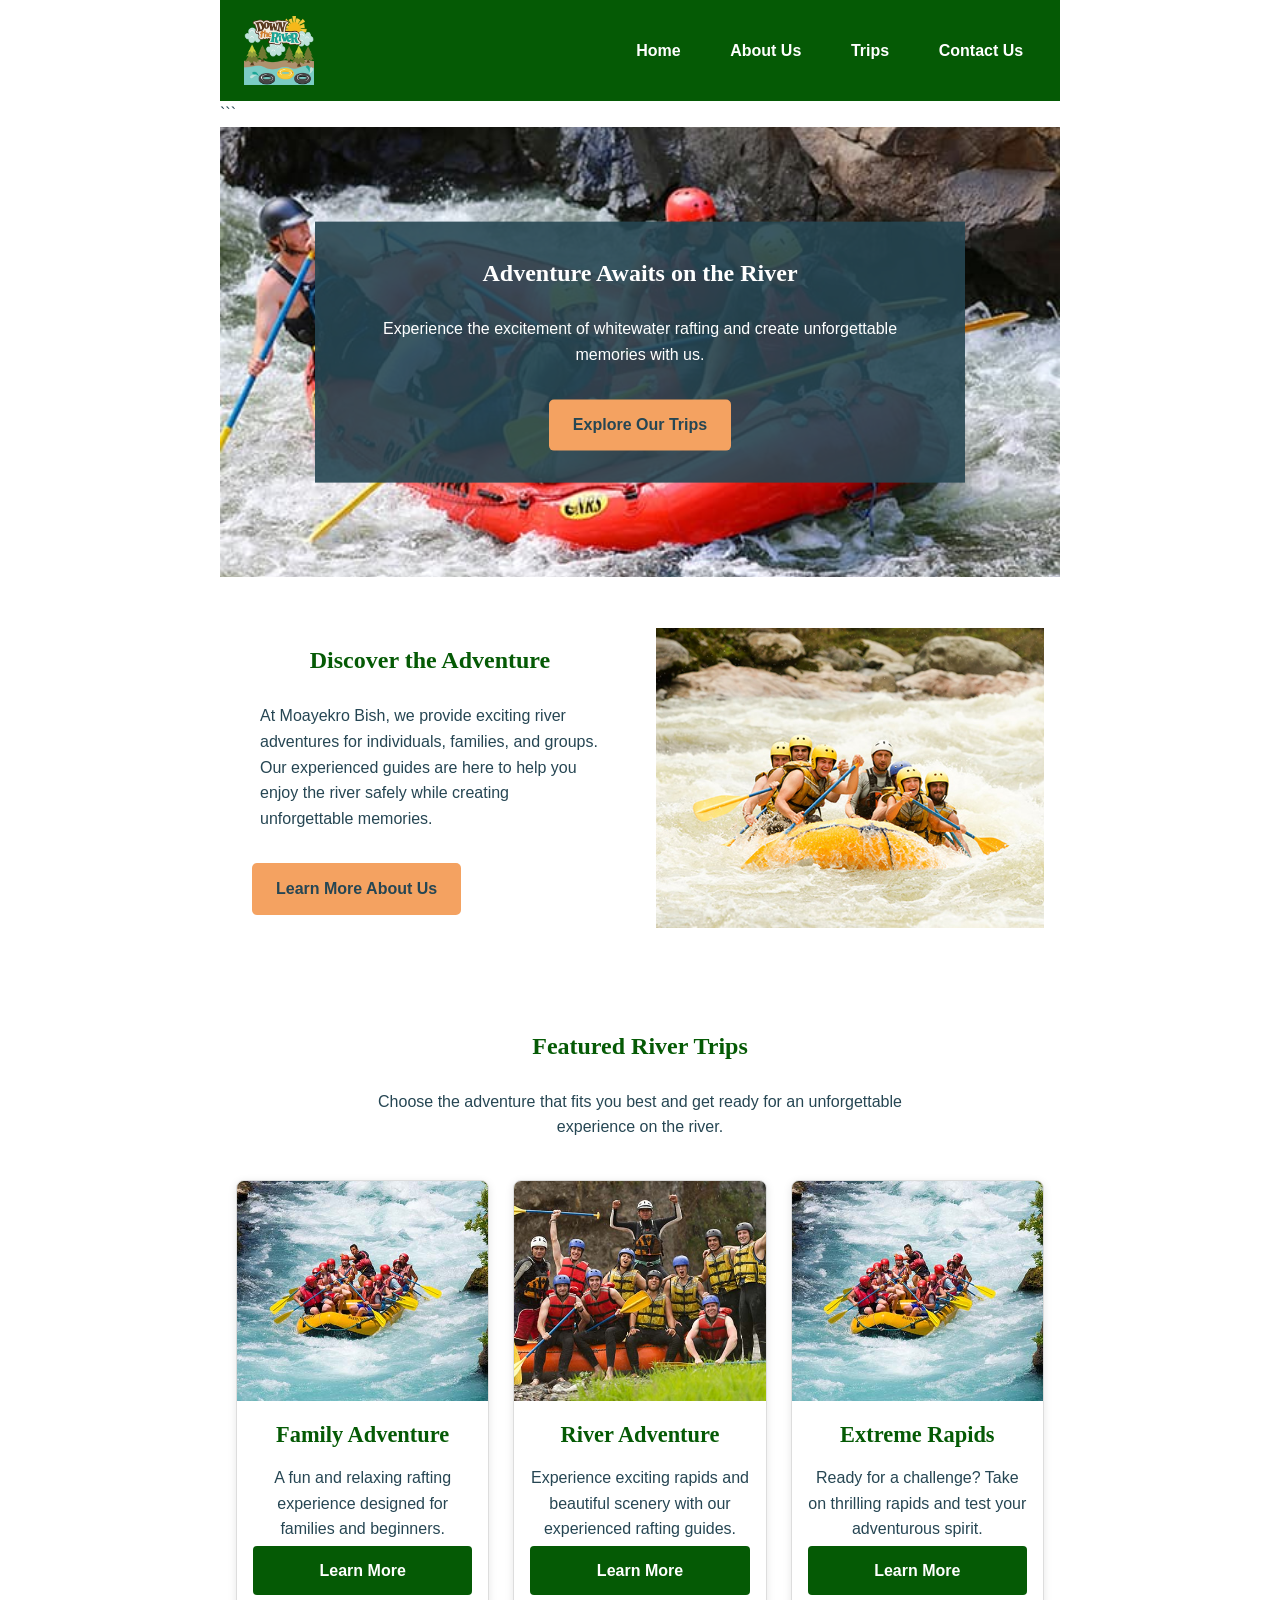
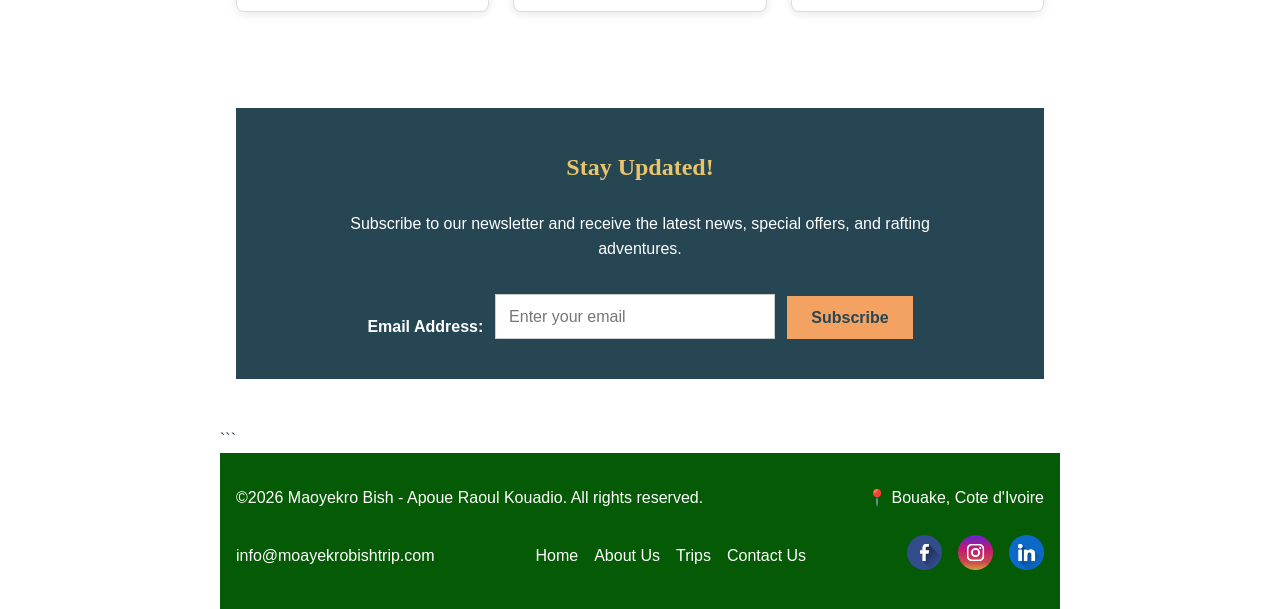
==== wwr/index.html @ 3feb4488 "week-06" ====
<!DOCTYPE html>
<html lang="en">

<head>
    <meta charset="UTF-8">
    <meta name="viewport" content="width=device-width, initial-scale=1.0">
    <title> Moayekro Bish</title>

    <meta name="description"
      content="Experience exciting and unforgettable rafting adventures with Moayekro Bish">

    <meta name="author" content="Apoue Raoul Kouadio">

    <link rel="stylesheet" href="styles/rafting.css">
</head>

<body>

    <header>
        <nav>
            <div id="logo">
                <img src="images/z-downriver.png" alt="Rafting Site Logo">
            </div>

            <ul class="navigation">
                <li><a href="index.html">Home</a></li>
                <li><a href="about.html">About Us</a></li>
                <li><a href="trips.html">Trips</a></li>
                <li><a href="contact.html">Contact Us</a></li>
            </ul>
        </nav>
    </header>

    <main>

        ```
        <!-- Hero Section -->
        <section class="hero">

            <img src="images/rafting19_600.jpg" alt="People enjoying a rafting adventure">

            <div class="hero-content">

                <h1>Adventure Awaits on the River</h1>

                <p>
                    Experience the excitement of whitewater rafting
                    and create unforgettable memories with us.
                </p>

                <a href="trips.html" class="button">
                    Explore Our Trips
                </a>

            </div>

        </section>


        <!-- About Preview -->
        <section class="about-preview">

            <div class="about-content">

                <h2>Discover the Adventure</h2>

                <p>
                    At Moayekro Bish, we provide exciting river adventures
                    for individuals, families, and groups. Our experienced
                    guides are here to help you enjoy the river safely while
                    creating unforgettable memories.
                </p>

                <a href="about.html" class="button">
                    Learn More About Us
                </a>

            </div>

            <img src="images/rafting4_600.jpg" alt="A group enjoying a rafting adventure">

        </section>


        <!-- Featured Trips -->
        <section class="featured-trips">

            <h2>Featured River Trips</h2>

            <p>
                Choose the adventure that fits you best and get ready
                for an unforgettable experience on the river.
            </p>

            <div class="trip-container">

                <article class="trip-card">

                    <img src="images/rafting53_600.jpg" alt="Family enjoying a rafting trip">

                    <h3>Family Adventure</h3>

                    <p>
                        A fun and relaxing rafting experience designed
                        for families and beginners.
                    </p>

                    <a href="trips.html" class="button">
                        Learn More
                    </a>

                </article>


                <article class="trip-card">

                    <img src="images/rafting59_600.jpg"
                      alt="People enjoying an exciting rafting trip">

                    <h3>River Adventure</h3>

                    <p>
                        Experience exciting rapids and beautiful scenery
                        with our experienced rafting guides.
                    </p>

                    <a href="trips.html" class="button">
                        Learn More
                    </a>

                </article>


                <article class="trip-card">

                    <img src="images/rafting53_600.jpg"
                      alt="Rafters navigating challenging river rapids">

                    <h3>Extreme Rapids</h3>

                    <p>
                        Ready for a challenge? Take on thrilling rapids
                        and test your adventurous spirit.
                    </p>

                    <a href="trips.html" class="button">
                        Learn More
                    </a>

                </article>

            </div>

        </section>


        <!-- Newsletter -->
        <section class="newsletter">

            <h2>Stay Updated!</h2>

            <p>
                Subscribe to our newsletter and receive the latest news,
                special offers, and rafting adventures.
            </p>

            <form>

                <label for="email">
                    Email Address:
                </label>

                <input type="email" id="email" name="email" placeholder="Enter your email" required>

                <button type="submit">
                    Subscribe
                </button>

            </form>

        </section>
        ```

    </main>


    <footer>

        <p>&copy;2026 Maoyekro Bish - Apoue Raoul Kouadio. All rights reserved.</p>
        <p>📍 Bouake, Cote d'Ivoire</p>
        <p>info@moayekrobishtrip.com</p>

        <nav>
            <a href="index.html">Home</a>
            <a href="about.html">About Us</a>
            <a href="trips.html">Trips</a>
            <a href="contact.html">Contact Us</a>
        </nav>

        <nav class="socialmedia">
            <a href="https://facebook.com" target="_blank">
                <img src="images/facebook_4494479.png" alt="Facebook">
            </a>

            <a href="https://instagram.com" target="_blank">
                <img src="images/instagram_4494488.png" alt="Instagram">
            </a>

            <a href="https://linkedin.com" target="_blank">
                <img src="images/linkedin_4494498.png" alt="LinkedIn">
            </a>
        </nav>

    </footer>

</body>

</html>
---- wwr/styles/rafting.css ----
/* =========================================================
   ROOT VARIABLES
========================================================= */

:root {
    --primary-color: #055a05;
    --secondary-color: #f4a261;
    --accent1-color: #264653;
    --accent2-color: #e9c46a;

    --heading-font: "Times New Roman", Georgia, serif;
    --body-font: Arial, Helvetica, sans-serif;
}

/* =========================================================
   UNIVERSAL RESET
========================================================= */

* {
    margin: 0;
    padding: 0;
    box-sizing: border-box;
}

/* =========================================================
   GENERAL
========================================================= */

body {
    font-family: var(--body-font);
    color: var(--accent1-color);
    line-height: 1.6;
}

header,
main,
footer {
    max-width: 840px;
    margin: 0 auto;
}

h1,
h2,
h3 {
    font-family: var(--heading-font);
    color: var(--primary-color);
}

p {
    padding: 8px;
}

img {
    max-width: 100%;
}

/* =========================================================
   HEADER & NAVIGATION
========================================================= */

header {
    background-color: var(--primary-color);
    color: white;
}

header nav {
    min-height: 90px;

    display: flex;
    justify-content: space-between;
    align-items: center;

    padding: 1rem 1.5rem;
}

#logo img {
    display: block;
    width: 70px;
    height: auto;
}

.navigation {
    list-style: none;

    display: flex;
    align-items: center;

    gap: 1.5rem;
}

.navigation a {
    display: block;

    color: white;
    text-decoration: none;

    font-weight: bold;

    padding: 0.6rem 0.8rem;

    border-radius: 4px;

    transition: 0.3s ease;
}

.navigation a:hover {
    background-color: var(--accent2-color);
    color: var(--accent1-color);
}

/* =========================================================
   HOME PAGE - HERO
========================================================= */

.hero {
    position: relative;
    overflow: hidden;
}

.hero > img {
    display: block;

    width: 100%;
    height: 450px;

    object-fit: cover;
}

.hero h1 {
    position: absolute;

    top: 20px;
    left: 0;

    width: 100%;

    padding: 1rem;

    text-align: center;

    background-color: rgba(38, 70, 83, 0.85);

    color: white;

    opacity: 1;
}

/* =========================================================
   ABOUT PAGE - HERO ARTICLE
========================================================= */

.hero article {
    position: absolute;

    left: 50%;
    bottom: 30px;

    transform: translateX(-50%);

    width: 85%;
    max-width: 700px;

    padding: 1.5rem;

    background-color: rgba(244, 162, 97, 0.95);

    color: var(--accent1-color);
}

.hero article img {
    float: right;

    width: 125px;

    margin-left: 1rem;
}

/* =========================================================
   HOME - HERO CONTENT
========================================================= */

.hero-content {
    position: absolute;

    top: 50%;
    left: 50%;

    transform: translate(-50%, -50%);

    width: 80%;
    max-width: 650px;

    padding: 2rem;

    text-align: center;

    background-color: rgba(38, 70, 83, 0.9);

    color: white;
}

.hero-content h1 {
    position: static;

    width: auto;

    padding: 0;
    margin-bottom: 1rem;

    background-color: transparent;

    color: white;
}

.hero-content p {
    margin-bottom: 1.5rem;
}

.button {
    display: inline-block;

    padding: 0.8rem 1.5rem;

    background-color: var(--secondary-color);

    color: var(--accent1-color);

    font-weight: bold;
    text-decoration: none;

    border-radius: 5px;

    transition: 0.3s ease;
}

.button:hover {
    background-color: var(--accent2-color);
}

/* =========================================================
   HOME - ABOUT PREVIEW
========================================================= */

.about-preview {
    display: grid;

    grid-template-columns: 1fr 1fr;

    align-items: center;

    gap: 2rem;

    padding: 3rem 1rem;
}

.about-content {
    padding: 1rem;
}

.about-content h2 {
    margin-bottom: 1rem;

    text-align: center;
}

.about-content p {
    margin-bottom: 1.5rem;
}

.about-preview > img {
    width: 100%;
    height: 300px;

    object-fit: cover;
}

/* =========================================================
   HOME - FEATURED TRIPS
========================================================= */

.featured-trips {
    padding: 3rem 1rem;

    text-align: center;
}

.featured-trips h2 {
    margin-bottom: 1rem;
}

.featured-trips > p {
    max-width: 600px;

    margin: 0 auto 2rem;
}

/* =========================================================
TRIP CARDS
HOME + TRIPS
========================================================= */

/* Grid layout for Home and Trips */

.trip-container,
.trips-grid {
    display: grid;
    grid-template-columns: repeat(3, 1fr);
    gap: 1.5rem;
}

/* Common card style */

.trip-container .trip-card,
.trips-grid .trip-card {
    display: flex;
    flex-direction: column;

    height: 100%;

    background-color: #ffffff;

    border: 1px solid #ddd;
    border-radius: 8px;

    overflow: hidden;

    box-shadow: 0 2px 8px rgba(0, 0, 0, 0.10);

    transition: transform 0.3s ease,
        box-shadow 0.3s ease;

}

/* Card hover */

.trip-container .trip-card:hover,
.trips-grid .trip-card:hover {
    transform: translateY(-5px);

    box-shadow: 0 6px 16px rgba(0, 0, 0, 0.18);

}

/* Card images */

.trip-container .trip-card img,
.trips-grid .trip-card img {
    display: block;

    width: 100%;
    height: 220px;

    object-fit: cover;

}

/* Card titles */

.trip-container .trip-card h3,
.trips-grid .trip-card h3 {
    margin: 1rem 1rem 0.5rem;

    color: var(--primary-color);

    font-family: var(--heading-font);

    font-size: 1.4rem;

}

/* Card paragraphs */

.trip-container .trip-card p,
.trips-grid .trip-card p {
    margin: 0.25rem 1rem;

    padding: 0;

}

/* Card buttons */

.trip-container .trip-card .button,
.trips-grid .trip-card .button {
    display: block;

    margin: 1rem;
    margin-top: auto;

    padding: 0.75rem 1rem;

    background-color: var(--primary-color);

    color: white;

    text-align: center;
    text-decoration: none;

    border-radius: 4px;

    font-weight: bold;

    transition: background-color 0.3s ease;

}

/* Button hover */

.trip-container .trip-card .button:hover,
.trips-grid .trip-card .button:hover {
    background-color: var(--accent1-color);
}

/* =========================================================
RESPONSIVE - HOME + TRIPS
========================================================= */

/* =========================================================
   HOME - NEWSLETTER
========================================================= */

.newsletter {
    margin: 3rem 1rem;

    padding: 2.5rem 1.5rem;

    text-align: center;

    background-color: var(--accent1-color);

    color: white;
}

.newsletter h2 {
    color: var(--accent2-color);

    margin-bottom: 1rem;
}

.newsletter p {
    max-width: 600px;

    margin: 0 auto 1.5rem;
}

.newsletter form {
    display: flex;

    justify-content: center;
    align-items: end;

    gap: 0.75rem;

    flex-wrap: wrap;
}

.newsletter label {
    display: flex;

    flex-direction: column;

    text-align: left;

    font-weight: bold;
}

.newsletter input[type="email"] {
    width: 280px;

    padding: 0.8rem;

    border: 1px solid #ccc;

    font-family: var(--body-font);
    font-size: 1rem;
}

button {
    padding: 0.8rem 1.5rem;

    background-color: var(--primary-color);

    color: white;

    border: none;

    font-size: 1rem;

    cursor: pointer;

    transition: 0.3s ease;
}

button:hover {
    background-color: var(--accent1-color);
}

.newsletter button {
    background-color: var(--secondary-color);

    color: var(--accent1-color);

    font-weight: bold;
}

.newsletter button:hover {
    background-color: var(--accent2-color);
}

/* =========================================================
   ABOUT PAGE - HISTORY
========================================================= */

.history {
    display: grid;

    grid-template-columns: 1fr auto 1fr;

    align-items: center;

    gap: 2rem;

    margin: 2rem 0;

    padding: 1rem;
}

.history h2 {
    grid-column: 1 / -1;

    text-align: center;

    margin-bottom: 1rem;
}

.history figure {
    margin: 0;
}

.history figure img {
    width: 250px;

    height: auto;
}

/* =========================================================
   ABOUT PAGE - ADVENTURES
========================================================= */

.adventures {
    display: grid;

    grid-template-columns: repeat(5, 1fr);

    gap: 1rem;

    padding: 2rem 1rem;
}

.adventures h2 {
    grid-column: 1 / -1;

    text-align: center;

    margin-bottom: 1rem;
}

.adventures figure {
    text-align: center;
}

.adventures img {
    width: 100%;

    height: 150px;

    object-fit: cover;

    border: 1px solid var(--accent1-color);
}

.adventures figcaption {
    padding-top: 0.5rem;
}

/* =========================================================
   CONTACT PAGE
========================================================= */

.contact-info {
    text-align: center;

    margin: 2rem 0;
}

.contact-info h1 {
    position: static;

    background: none;

    color: var(--primary-color);

    opacity: 1;

    padding: 0;

    margin-bottom: 1rem;
}

.contact-info p {
    margin: 0.3rem 0;
}

/* =========================================================
   CONTACT - MAP + FORM
========================================================= */

.contact-container {
    display: grid;

    grid-template-columns: 1fr 1fr;

    gap: 2rem;

    margin: 2rem 0;

    padding: 1rem;

    align-items: start;
}

.map iframe {
    width: 100%;

    height: 400px;

    border: 2px solid var(--accent1-color);
}

/* =========================================================
   CONTACT - FORM
========================================================= */

.contact-form {
    padding: 1.5rem;

    background-color: #f5f5f5;

    border: 1px solid #ddd;
}

.contact-form form {
    display: grid;

    gap: 1rem;
}

.form-item {
    display: grid;
}

.form-item label {
    margin-bottom: 0.4rem;

    font-weight: bold;
}

.contact-form input[type="text"],
.contact-form input[type="email"],
.contact-form textarea {
    width: 100%;

    padding: 0.7rem;

    border: 1px solid #ccc;

    font-size: 1rem;

    font-family: var(--body-font);
}

.contact-form textarea {
    resize: vertical;
}

fieldset {
    border: 1px solid #ccc;

    padding: 1rem;
}

legend {
    font-weight: bold;

    padding: 0 0.5rem;
}

fieldset label {
    display: block;

    margin: 0.6rem 0;
}

/* Newsletter checkbox on Contact page */

.newsletter-checkbox {
    display: flex;

    align-items: center;

    gap: 0.5rem;

    font-size: 0.95rem;
}

/* =========================================================
   CONTACT - EMPLOYEES
========================================================= */

.employees {
    margin: 3rem 0;

    padding: 1rem;

    text-align: center;
}

.employees h2 {
    margin-bottom: 2rem;
}

.employee-grid {
    display: grid;

    grid-template-columns: repeat(3, 1fr);

    gap: 2rem;
}

.employee-grid figure {
    padding: 1rem;

    border: 1px solid #ddd;
}

.employee-grid img {
    width: 100%;

    height: 220px;

    object-fit: cover;
}

.employee-grid figcaption {
    margin-top: 0.75rem;

    font-weight: bold;
}

/* =========================================================
TRIPS PAGE - INTRO
========================================================= */

.trips-intro {
    padding: 5rem 1.5rem;

    text-align: center;

    background-image:
        linear-gradient(rgba(38, 70, 83, 0.70),
            rgba(38, 70, 83, 0.70)),
        url("../images/rafting59_600.jpg");

    background-size: cover;
    background-position: center;

    color: white;

}

.trips-intro h1 {
    position: static;

    width: auto;

    padding: 0;
    margin-bottom: 1rem;

    background: none;

    color: white;

    opacity: 1;

    font-size: 2.5rem;

}

.trips-intro p {
    max-width: 650px;

    margin: 0 auto;

    color: white;

    font-size: 1.05rem;

}

/* =========================================================
   WHY CHOOSE US
========================================================= */

.why-choose-us {
    padding: 3rem 1.5rem;

    text-align: center;

    background-color: #f5f5f5;
}

.why-choose-us h2 {
    margin-bottom: 2rem;
}

.benefits {
    display: grid;

    grid-template-columns: repeat(3, 1fr);

    gap: 1.5rem;
}

.benefits article {
    padding: 1.5rem;

    background-color: white;

    border: 1px solid #ddd;
    border-radius: 8px;
}

.benefits h3 {
    margin-bottom: 0.75rem;

    color: var(--primary-color);

    font-family: var(--heading-font);
}

.benefits p {
    padding: 0;
}

/* Responsive */

@media (max-width: 768px) {

    .benefits {
        grid-template-columns: 1fr;
    }

}

/* =========================================================
   TRIPS PAGE - CALL TO ACTION
========================================================= */

.trips-cta {
    padding: 4rem 1.5rem;

    margin: 3rem 1.5rem;

    text-align: center;

    background-image:
        linear-gradient(rgba(5, 90, 5, 0.75),
            rgba(5, 90, 5, 0.75)),
        url("../images/rafting4_600.jpg");

    background-size: cover;
    background-position: center;

    color: white;

    border-radius: 8px;
}

.trips-cta h2 {
    margin-bottom: 1rem;

    color: white;

    font-size: 2rem;
}

.trips-cta p {
    max-width: 650px;

    margin: 0 auto 1.5rem;

    color: white;
}

.trips-cta .button {
    display: inline-block;

    padding: 0.8rem 1.5rem;

    background-color: var(--accent2-color);

    color: var(--accent1-color);

    text-decoration: none;

    font-weight: bold;

    border-radius: 4px;

    transition: background-color 0.3s ease;
}

.trips-cta .button:hover {
    background-color: var(--secondary-color);

    color: var(--accent1-color);
}

/* Responsive */

@media (max-width: 768px) {

    .trips-cta {
        margin: 2rem 1rem;

        padding: 3rem 1rem;
    }

    .trips-cta h2 {
        font-size: 1.6rem;
    }

}

/* =========================================================
   TRIPS LIST
========================================================= */

.trips-list {
    padding: 3rem 1.5rem;
}

.trips-list h2 {
    width: 100%;
    margin: 0 0 2rem;

    text-align: center;

    font-family: var(--heading-font);
    color: var(--primary-color);
}

/* =========================================================
TRIPS LIST - RESPONSIVE
========================================================= */

/* =========================================================
TRIPS PAGE - INTRO RESPONSIVE
========================================================= */

@media (max-width: 768px) {

    .trips-intro {
        padding: 4rem 1rem;
    }

    .trips-intro h1 {
        font-size: 2rem;
    }

    .trips-intro p {
        font-size: 0.95rem;
    }

}

/* =========================================================
   FOOTER
========================================================= */

footer {
    display: flex;

    justify-content: space-between;
    align-items: center;

    gap: 1.5rem;

    padding: 2rem 1rem;

    background-color: var(--primary-color);

    color: white;

    flex-wrap: wrap;
}

footer p {
    padding: 0;
}

footer nav {
    display: flex;

    align-items: center;

    gap: 1rem;
}

footer nav a {
    color: white;

    text-decoration: none;
}

footer nav a:hover {
    color: var(--accent2-color);
}

.socialmedia {
    display: flex;

    gap: 1rem;
}

.socialmedia a {
    text-decoration: none;
}

.socialmedia img {
    width: 35px;
    height: 35px;

    object-fit: contain;
}

/* =========================================================
   RESPONSIVE DESIGN
========================================================= */

@media (max-width: 768px) {

    /* Header */

    header nav {
        flex-direction: column;

        gap: 1rem;

        padding: 1rem;
    }

    .navigation {
        flex-direction: column;

        gap: 0.5rem;

        width: 100%;

        text-align: center;
    }

    /* Hero */

    .hero > img {
        height: 350px;
    }

    .hero-content {
        width: 90%;

        padding: 1rem;
    }

    .hero-content h1 {
        font-size: 1.7rem;
    }

    .hero-content p {
        font-size: 0.9rem;
    }

    .hero article {
        width: 90%;

        padding: 1rem;
    }

    .hero article img {
        width: 90px;
    }

    /* About Preview */

    .about-preview {
        grid-template-columns: 1fr;
    }

    /* Featured Trips */

    .trip-container {
        /* This rule is now combined with .trips-grid below */
        grid-template-columns: 1fr; 
    }

    /* History */

    .history {
        grid-template-columns: 1fr;

        text-align: center;
    }

    .history h2 {
        grid-column: 1;
    }

    .history figure {
        order: 2;
    }

    .history figure img {
        width: 100%;
        max-width: 300px;
    }

    /* Adventures */

    .adventures {
        grid-template-columns: 1fr 1fr;
    }

    /* Contact */

    .contact-container {
        grid-template-columns: 1fr;
    }

    /* Employees */

    .employee-grid {
        grid-template-columns: 1fr;
    }

    /* Newsletter */

    .newsletter form {
        flex-direction: column;

        align-items: stretch;
    }

    .newsletter input[type="email"] {
        width: 100%;
    }

    .newsletter button {
        width: 100%;
    }

    /* Footer */

    footer {
        flex-direction: column;

        text-align: center;
    }

    footer nav {
        flex-direction: column;
    }

    .socialmedia {
        flex-direction: row;
    }

    /* Combined responsive rules for trips */
    .trip-container,
    .trips-grid {
        grid-template-columns: 1fr;
    }
    .trips-list {
        padding: 2rem 1rem;
    }
}
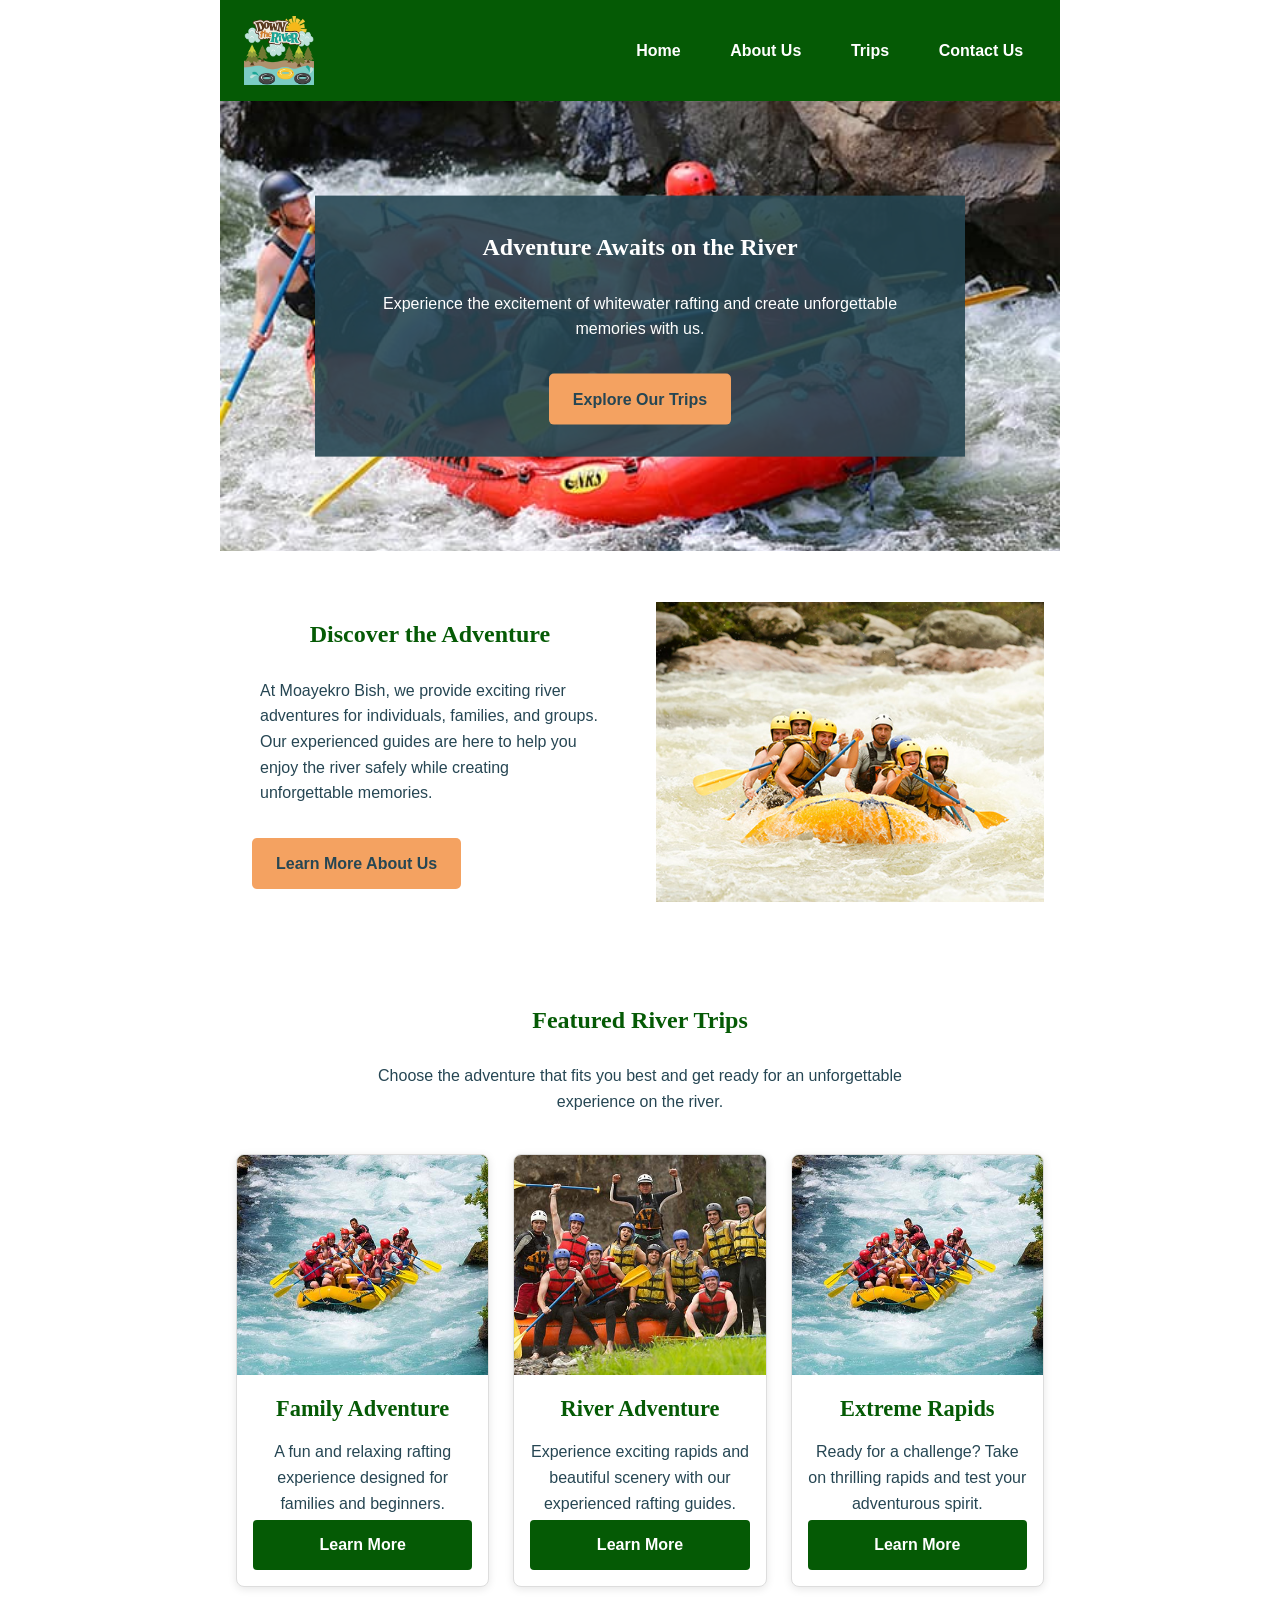
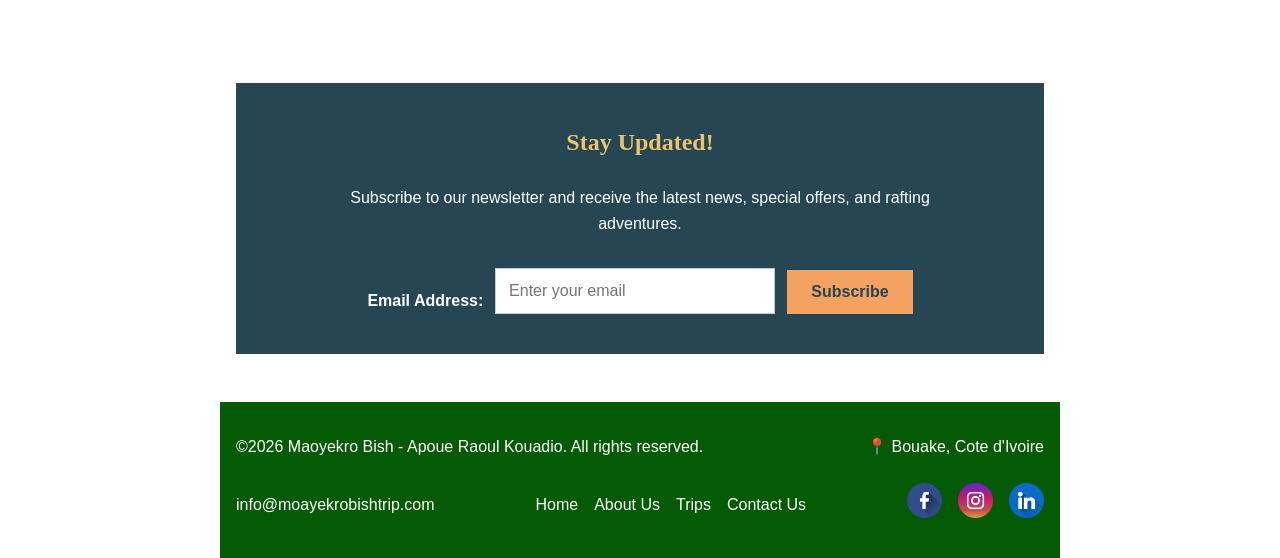
==== commit 7cd31560: "week06" ====
--- a/wwr/index.html
+++ b/wwr/index.html
@@ -33,7 +33,7 @@
 
     <main>
 
-        ```
+
         <!-- Hero Section -->
         <section class="hero">
 
@@ -179,7 +179,7 @@
             </form>
 
         </section>
-        ```
+
 
     </main>
 
